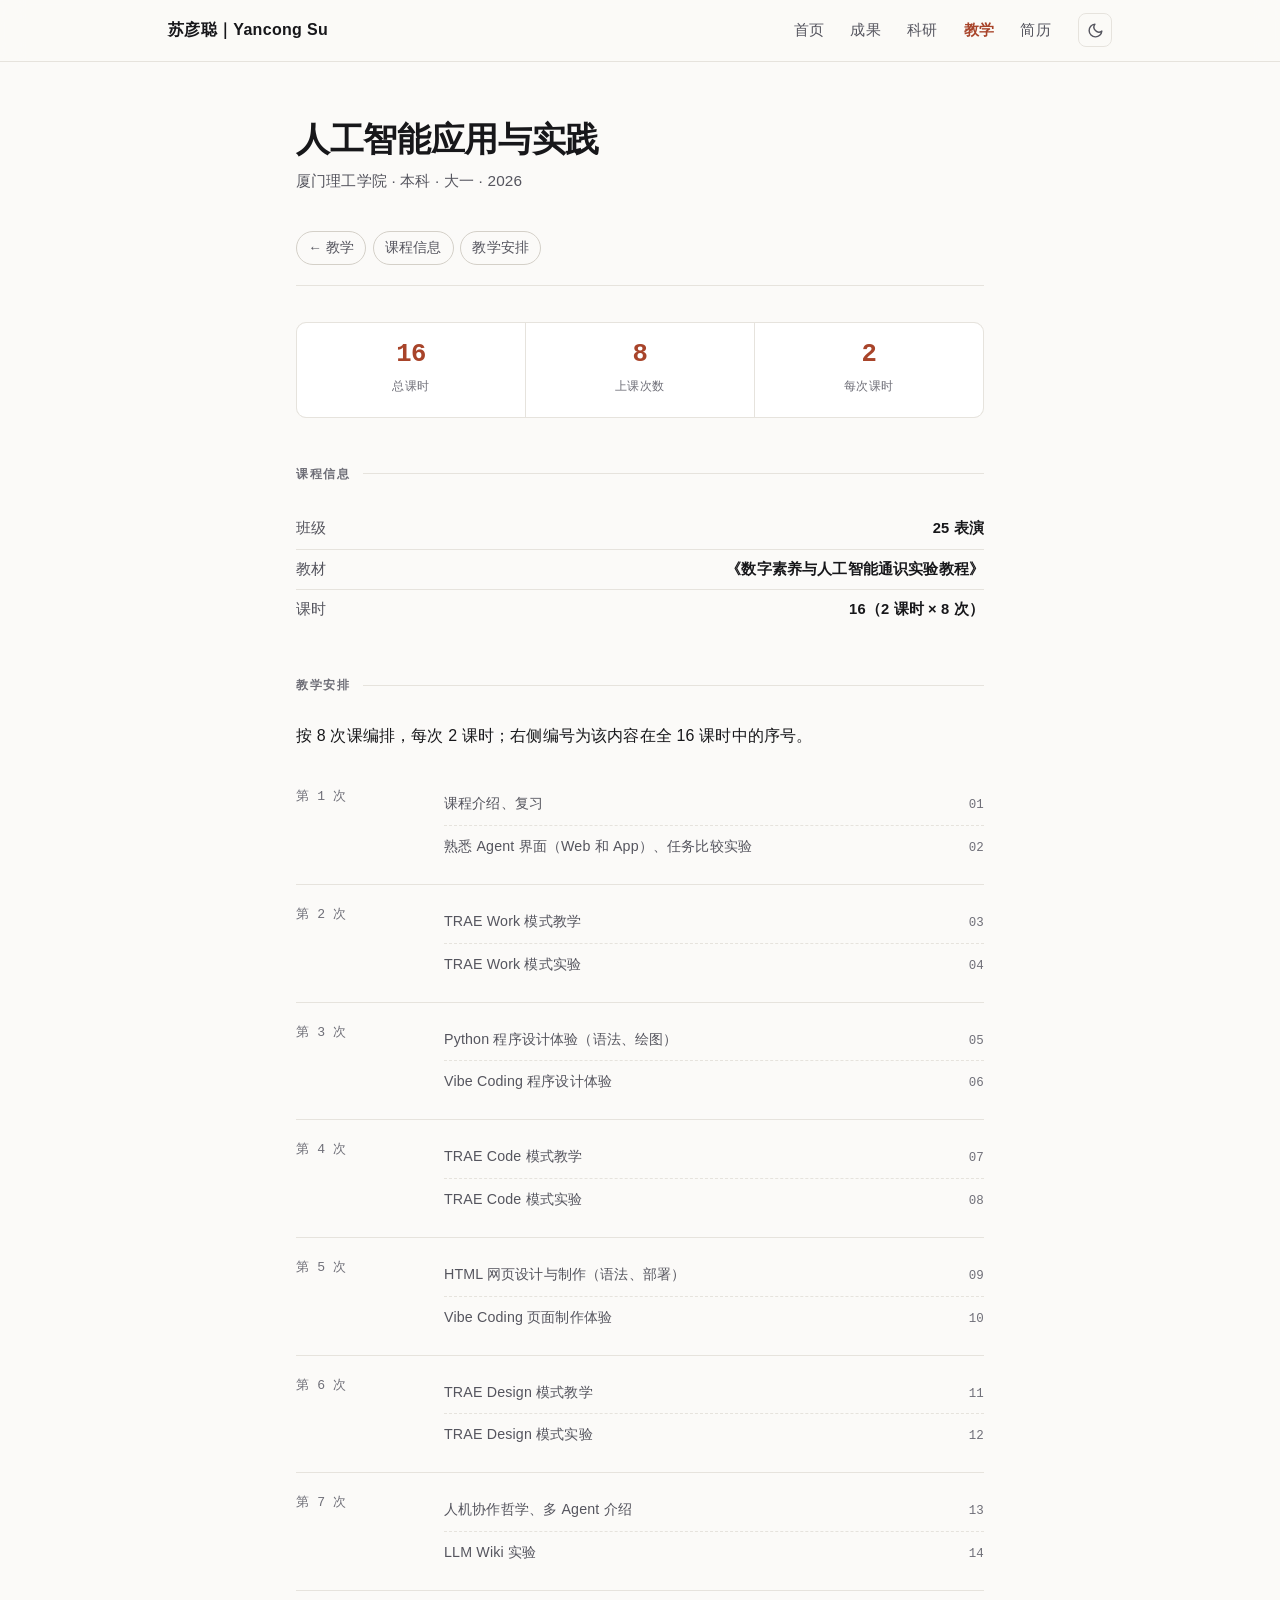
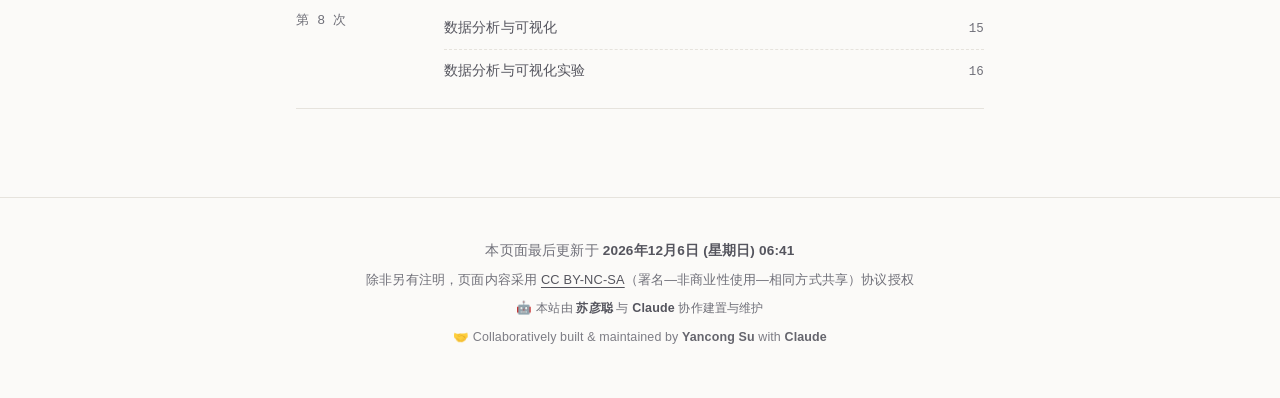
==== course-ai-practice.html @ d15d7595 "新增《人工智能应用与实践》课程页，教学页两处课程链接改版 课程页 course-ai-practice.html 内容取自 Obsidian 的课程笔记：班级、教材、 课时，以及 16 课时按「2 课" ====
<!DOCTYPE html>
<html lang="zh-CN">
<head>
<meta charset="UTF-8">
<meta name="viewport" content="width=device-width, initial-scale=1">
<title>人工智能应用与实践 · 苏彦聪｜Yancong Su</title>
<meta name="description" content="《人工智能应用与实践》课程站点：课程信息与 16 课时教学安排。厦门理工学院，苏彦聪主讲。">
<meta name="author" content="苏彦聪｜Yancong Su">
<meta property="og:type" content="article">
<meta property="og:title" content="人工智能应用与实践 · 苏彦聪｜Yancong Su">
<meta property="og:description" content="《人工智能应用与实践》课程站点：课程信息与 16 课时教学安排。厦门理工学院，苏彦聪主讲。">
<meta property="og:url" content="http://suyancong.gitlink.net/course-ai-practice.html">
<link rel="icon" href="assets/img/favicon.png">
<link rel="apple-touch-icon" href="assets/img/apple-touch-icon.png">
<!-- 首帧就套用已保存的主题，避免深色模式下白屏闪一下 -->
<script>(function(){try{var t=localStorage.getItem('theme');if(t)document.documentElement.setAttribute('data-theme',t);}catch(e){}})();</script>
<link rel="stylesheet" href="assets/css/main.css?v=20260825c">
</head>
<body>
<a class="skip-link" href="#main">跳到主要内容</a>
<header class="site-header">
  <nav class="nav" aria-label="主导航">
    <a class="nav__brand" href="index.html">苏彦聪｜Yancong Su</a>
    <ul class="nav__links">
      <li><a href="index.html">首页</a></li>
      <li><a href="publications.html">成果</a></li>
      <li><a href="research.html">科研</a></li>
      <!-- 课程页归属于「教学」，手工标注当前项；main.js 只会加、不会去掉这个属性 -->
      <li><a href="teaching.html" aria-current="page">教学</a></li>
      <li><a href="cv.html">简历</a></li>
    </ul>
    <button class="theme-toggle" type="button" aria-label="切换到深色模式">
      <svg class="icon-moon" viewBox="0 0 24 24" fill="none" stroke="currentColor" stroke-width="2" stroke-linecap="round" stroke-linejoin="round" aria-hidden="true"><path d="M21 12.79A9 9 0 1 1 11.21 3 7 7 0 0 0 21 12.79z"/></svg>
      <svg class="icon-sun" viewBox="0 0 24 24" fill="none" stroke="currentColor" stroke-width="2" stroke-linecap="round" stroke-linejoin="round" aria-hidden="true"><circle cx="12" cy="12" r="4"/><path d="M12 2v2M12 20v2M4.93 4.93l1.41 1.41M17.66 17.66l1.41 1.41M2 12h2M20 12h2M6.34 17.66l-1.41 1.41M19.07 4.93l-1.41 1.41"/></svg>
    </button>
  </nav>
</header>
<main id="main">
  <section>
    <div class="wrap">

      <div class="page-head">
        <h1>人工智能应用与实践</h1>
        <p>厦门理工学院 · 本科 · 大一 · 2026</p>
      </div>

      <nav class="toc" aria-label="页内导航">
        <a href="teaching.html">← 教学</a>
        <a href="#info">课程信息</a>
        <a href="#schedule">教学安排</a>
      </nav>

      <div class="stats">
        <div><b>16</b><span>总课时</span></div>
        <div><b>8</b><span>上课次数</span></div>
        <div><b>2</b><span>每次课时</span></div>
      </div>

      <!-- ============ 课程信息 ============ -->
      <h2 class="section-title" id="info">课程信息</h2>
      <ul class="roles">
        <li><span class="org">班级</span><span class="post">25 表演</span></li>
        <li><span class="org">教材</span><span class="post">《数字素养与人工智能通识实验教程》</span></li>
        <li><span class="org">课时</span><span class="post">16（2 课时 × 8 次）</span></li>
      </ul>

      <!-- ============ 教学安排 ============ -->
      <h2 class="section-title" id="schedule">教学安排</h2>
      <p>按 8 次课编排，每次 2 课时；右侧编号为该内容在全 16 课时中的序号。</p>

      <ul class="timeline">
        <li>
          <div class="timeline__when">第 1 次</div>
          <div class="timeline__what">
            <ul class="courses">
              <li><span>课程介绍、复习</span><span class="years">01</span></li>
              <li><span>熟悉 Agent 界面（Web 和 App）、任务比较实验</span><span class="years">02</span></li>
            </ul>
          </div>
        </li>
        <li>
          <div class="timeline__when">第 2 次</div>
          <div class="timeline__what">
            <ul class="courses">
              <li><span>TRAE Work 模式教学</span><span class="years">03</span></li>
              <li><span>TRAE Work 模式实验</span><span class="years">04</span></li>
            </ul>
          </div>
        </li>
        <li>
          <div class="timeline__when">第 3 次</div>
          <div class="timeline__what">
            <ul class="courses">
              <li><span>Python 程序设计体验（语法、绘图）</span><span class="years">05</span></li>
              <li><span>Vibe Coding 程序设计体验</span><span class="years">06</span></li>
            </ul>
          </div>
        </li>
        <li>
          <div class="timeline__when">第 4 次</div>
          <div class="timeline__what">
            <ul class="courses">
              <li><span>TRAE Code 模式教学</span><span class="years">07</span></li>
              <li><span>TRAE Code 模式实验</span><span class="years">08</span></li>
            </ul>
          </div>
        </li>
        <li>
          <div class="timeline__when">第 5 次</div>
          <div class="timeline__what">
            <ul class="courses">
              <li><span>HTML 网页设计与制作（语法、部署）</span><span class="years">09</span></li>
              <li><span>Vibe Coding 页面制作体验</span><span class="years">10</span></li>
            </ul>
          </div>
        </li>
        <li>
          <div class="timeline__when">第 6 次</div>
          <div class="timeline__what">
            <ul class="courses">
              <li><span>TRAE Design 模式教学</span><span class="years">11</span></li>
              <li><span>TRAE Design 模式实验</span><span class="years">12</span></li>
            </ul>
          </div>
        </li>
        <li>
          <div class="timeline__when">第 7 次</div>
          <div class="timeline__what">
            <ul class="courses">
              <li><span>人机协作哲学、多 Agent 介绍</span><span class="years">13</span></li>
              <li><span>LLM Wiki 实验</span><span class="years">14</span></li>
            </ul>
          </div>
        </li>
        <li>
          <div class="timeline__when">第 8 次</div>
          <div class="timeline__what">
            <ul class="courses">
              <li><span>数据分析与可视化</span><span class="years">15</span></li>
              <li><span>数据分析与可视化实验</span><span class="years">16</span></li>
            </ul>
          </div>
        </li>
      </ul>

    </div>
  </section>
</main>
<footer class="site-footer">
  <div class="wrap">
    <!-- 更新时间由 main.js 从 HTTP Last-Modified 填入；没有脚本时整行不显示，避免给出过期日期 -->
    <p class="site-footer__updated" hidden>本页面最后更新于 <time id="site-updated"></time></p>
    <p class="site-footer__license">除非另有注明，页面内容采用 <a href="https://creativecommons.org/licenses/by-nc-sa/4.0/deed.zh-hans" rel="license noopener">CC BY-NC-SA</a>（署名—非商业性使用—相同方式共享）协议授权</p>
    <p class="site-footer__credit">🤖 本站由 <a href="index.html"><strong>苏彦聪</strong></a> 与 <strong>Claude</strong> 协作建置与维护</p>
    <p class="site-footer__credit" lang="en">🤝 Collaboratively built &amp; maintained by <a href="index.html"><strong>Yancong Su</strong></a> with <strong>Claude</strong></p>
  </div>
</footer>

<script src="assets/js/main.js?v=20260825c"></script>
</body>
</html>
---- assets/css/main.css ----
/* ==========================================================================
   酥小葱 · 个人主页
   纯静态样式表，无构建、无外部依赖。
   字体全部走系统栈（国内网络下不加载 Google Fonts）。
   ========================================================================== */

/* --------------------------------------------------------------------------
   1. 设计令牌
   -------------------------------------------------------------------------- */
:root {
  --font-sans: -apple-system, BlinkMacSystemFont, "Segoe UI", "PingFang SC",
    "Hiragino Sans GB", "Microsoft YaHei", "Source Han Sans SC",
    "Noto Sans CJK SC", sans-serif;
  --font-serif: "Songti SC", "Source Han Serif SC", "Noto Serif CJK SC",
    Georgia, "Times New Roman", serif;
  --font-mono: "SF Mono", SFMono-Regular, Menlo, Consolas,
    "Liberation Mono", monospace;

  --bg:          #fbfaf8;
  --bg-elev:     #ffffff;
  --bg-sunken:   #f4f2ee;
  --text:        #17171a;
  --text-2:      #55555e;
  --text-3:      #6f6f78;
  --border:      #e6e3dd;
  --border-firm: #d4d0c8;
  --accent:      #a8442a;
  --on-accent:   #ffffff;
  --accent-hov:  #8a3620;
  --accent-soft: rgba(168, 68, 42, 0.07);
  --shadow:      0 1px 2px rgba(23, 23, 26, 0.04),
                 0 4px 16px rgba(23, 23, 26, 0.05);

  --measure:  46rem;   /* 正文阅读宽度 */
  --wide:     62rem;   /* 卡片区宽度 */
  --gutter:   1.5rem;
  --radius:   10px;
}

@media (prefers-color-scheme: dark) {
  :root:not([data-theme="light"]) {
    --bg:          #121214;
    --bg-elev:     #1a1a1e;
    --bg-sunken:   #0d0d0f;
    --text:        #ececef;
    --text-2:      #a8a8b0;
    --text-3:      #8f8f99;
    --border:      #2c2c32;
    --border-firm: #3c3c44;
    --accent:      #e0836a;
    --on-accent:   #121214;
    --accent-hov:  #f0a189;
    --accent-soft: rgba(224, 131, 106, 0.11);
    --shadow:      0 1px 2px rgba(0, 0, 0, 0.3),
                   0 4px 16px rgba(0, 0, 0, 0.24);
  }
}

:root[data-theme="dark"] {
  --bg:          #121214;
  --bg-elev:     #1a1a1e;
  --bg-sunken:   #0d0d0f;
  --text:        #ececef;
  --text-2:      #a8a8b0;
  --text-3:      #8f8f99;
  --border:      #2c2c32;
  --border-firm: #3c3c44;
  --accent:      #e0836a;
  --on-accent:   #121214;
  --accent-hov:  #f0a189;
  --accent-soft: rgba(224, 131, 106, 0.11);
  --shadow:      0 1px 2px rgba(0, 0, 0, 0.3),
                 0 4px 16px rgba(0, 0, 0, 0.24);
}

/* --------------------------------------------------------------------------
   2. 基础重置与排版
   -------------------------------------------------------------------------- */
*, *::before, *::after { box-sizing: border-box; }

html {
  -webkit-text-size-adjust: 100%;
  scroll-behavior: smooth;
  scroll-padding-top: 5rem;
}

@media (prefers-reduced-motion: reduce) {
  html { scroll-behavior: auto; }
  *, *::before, *::after {
    animation-duration: 0.01ms !important;
    transition-duration: 0.01ms !important;
  }
}

body {
  margin: 0;
  background: var(--bg);
  color: var(--text);
  font-family: var(--font-sans);
  font-size: 16px;
  line-height: 1.75;
  letter-spacing: 0.01em;
  -webkit-font-smoothing: antialiased;
  -moz-osx-font-smoothing: grayscale;
  text-rendering: optimizeLegibility;
}

h1, h2, h3, h4 {
  margin: 0;
  line-height: 1.3;
  font-weight: 650;
  letter-spacing: -0.01em;
}

p { margin: 0 0 1.1em; }
p:last-child { margin-bottom: 0; }

a {
  color: var(--accent);
  text-decoration: none;
  text-underline-offset: 0.2em;
  transition: color 0.15s ease;
}
a:hover { color: var(--accent-hov); text-decoration: underline; }

:focus-visible {
  outline: 2px solid var(--accent);
  outline-offset: 3px;
  border-radius: 3px;
}

img { max-width: 100%; height: auto; display: block; }

code, kbd {
  font-family: var(--font-mono);
  font-size: 0.88em;
  background: var(--bg-sunken);
  border: 1px solid var(--border);
  border-radius: 4px;
  padding: 0.1em 0.36em;
}

hr {
  border: 0;
  border-top: 1px solid var(--border);
  margin: 3rem 0;
}

::selection { background: var(--accent-soft); }

/* 跳转到主内容（键盘 / 读屏用户） */
.skip-link {
  position: absolute;
  left: -9999px;
  top: 0;
  z-index: 100;
  background: var(--accent);
  color: var(--on-accent);
  padding: 0.6rem 1rem;
  border-radius: 0 0 var(--radius) 0;
}
.skip-link:focus { left: 0; }

/* --------------------------------------------------------------------------
   3. 布局容器
   -------------------------------------------------------------------------- */
.wrap {
  width: 100%;
  max-width: var(--measure);
  margin-inline: auto;
  padding-inline: var(--gutter);
}
.wrap--wide { max-width: var(--wide); }

section { padding-block: 3.5rem; }
section + section { border-top: 1px solid var(--border); }

.section-title {
  font-size: 0.78rem;
  font-weight: 700;
  letter-spacing: 0.14em;
  text-transform: uppercase;
  color: var(--text-3);
  /* 跟在上一段内容后面时需要留出呼吸；作为容器首个元素或紧随页内目录时不需要 */
  margin: 3rem 0 1.75rem;
  display: flex;
  align-items: center;
  gap: 0.75rem;
}
.section-title:first-child,
.toc + .section-title { margin-top: 0; }
.section-title::after {
  content: "";
  flex: 1;
  height: 1px;
  background: var(--border);
}

/* --------------------------------------------------------------------------
   4. 顶部导航
   -------------------------------------------------------------------------- */
.site-header {
  position: sticky;
  top: 0;
  z-index: 50;
  background: color-mix(in srgb, var(--bg) 88%, transparent);
  backdrop-filter: saturate(180%) blur(12px);
  -webkit-backdrop-filter: saturate(180%) blur(12px);
  border-bottom: 1px solid var(--border);
}

/* 不支持 color-mix 的浏览器退回不透明底色 */
@supports not (background: color-mix(in srgb, red 50%, transparent)) {
  .site-header { background: var(--bg); }
}

.nav {
  max-width: var(--wide);
  margin-inline: auto;
  padding: 0.75rem var(--gutter);
  display: flex;
  align-items: center;
  gap: 1rem;
}

.nav__brand {
  font-weight: 700;
  font-size: 1rem;
  color: var(--text);
  letter-spacing: 0.02em;
  white-space: nowrap;
}
.nav__brand:hover { color: var(--accent); text-decoration: none; }

.nav__links {
  display: flex;
  gap: 0.25rem;
  margin: 0 0 0 auto;
  padding: 0;
  list-style: none;
  align-items: center;
}

.nav__links a {
  display: block;
  padding: 0.35rem 0.7rem;
  border-radius: 6px;
  font-size: 0.92rem;
  color: var(--text-2);
  white-space: nowrap;
}
.nav__links a:hover {
  background: var(--bg-sunken);
  color: var(--text);
  text-decoration: none;
}
.nav__links a[aria-current="page"] {
  color: var(--accent);
  font-weight: 600;
}

.theme-toggle {
  flex: none;
  width: 34px;
  height: 34px;
  display: grid;
  place-items: center;
  border: 1px solid var(--border);
  border-radius: 8px;
  background: transparent;
  color: var(--text-2);
  cursor: pointer;
  padding: 0;
  transition: background 0.15s ease, color 0.15s ease;
}
.theme-toggle:hover { background: var(--bg-sunken); color: var(--text); }
.theme-toggle svg { width: 17px; height: 17px; }
.theme-toggle .icon-sun  { display: none; }
:root[data-theme="dark"] .theme-toggle .icon-sun  { display: block; }
:root[data-theme="dark"] .theme-toggle .icon-moon { display: none; }
@media (prefers-color-scheme: dark) {
  :root:not([data-theme="light"]) .theme-toggle .icon-sun  { display: block; }
  :root:not([data-theme="light"]) .theme-toggle .icon-moon { display: none; }
}

@media (max-width: 34rem) {
  .nav { flex-wrap: wrap; row-gap: 0.4rem; }
  .theme-toggle { margin-left: auto; }

  /* 窄屏下导航改为单行横向滚动，条目不换行也不压缩 */
  .nav__links {
    width: 100%;
    order: 3;
    margin-left: -0.7rem;
    flex-wrap: nowrap;
    overflow-x: auto;
    scrollbar-width: none;
    -webkit-overflow-scrolling: touch;
  }
  .nav__links::-webkit-scrollbar { display: none; }
  .nav__links > li { flex: none; }
}

/* --------------------------------------------------------------------------
   5. Hero
   -------------------------------------------------------------------------- */
.hero { padding-block: 4.5rem 3.5rem; }

/* 栅格区域布局：桌面端头像在右侧跨两行；窄屏时头像仍与姓名并排，
   简介／信息／按钮整行落到下面，而不是被挤成一列后掉到最底部 */
.hero__grid {
  display: grid;
  grid-template-columns: 1fr auto;
  grid-template-areas:
    "head   avatar"
    "hobby  avatar"
    "body   avatar";
  column-gap: 2.5rem;
  row-gap: 0;
  align-items: start;
}
.hero__head   { grid-area: head; }
.hero__avatar { grid-area: avatar; }
.hero__hobby  { grid-area: hobby; }
.hero__body   { grid-area: body; }

.hero__name {
  font-size: clamp(2rem, 5vw, 2.75rem);
  font-weight: 700;
  letter-spacing: -0.02em;
  margin-bottom: 0.15rem;
}

.hero__hobby {
  font-size: 1rem;
  letter-spacing: 0.06em;
  line-height: 1.8;
  margin-bottom: 1.1rem;
}

.hero__tagline {
  font-size: 1.1rem;
  color: var(--text-2);
  max-width: 34rem;
  margin-bottom: 1.5rem;
}

.hero__affil {
  list-style: none;
  margin: 0 0 1.75rem;
  padding: 0;
  display: flex;
  flex-direction: column;
  gap: 0.4rem;
  font-size: 0.94rem;
  color: var(--text-2);
}
.hero__affil li { display: flex; gap: 0.6rem; align-items: baseline; }
.hero__affil .label {
  flex: none;
  width: 4.5em;
  color: var(--text-3);
  font-size: 0.85rem;
}

.hero__avatar {
  width: 156px;
  height: 156px;
  border-radius: 50%;
  object-fit: cover;
  border: 1px solid var(--border);
  /* 图片背景已烘成浅色主题的 --bg，浅色下与页面无缝衔接 */
  background: var(--bg);
}

@media (max-width: 40rem) {
  /* 上内边距收紧，让头像贴近导航下方的分割线 */
  .hero { padding-block: 1.25rem 2.5rem; }
  /* 兴趣行改为独占一行，落在头像／姓名之下、简介之上 */
  .hero__grid {
    grid-template-areas:
      "head  avatar"
      "hobby hobby"
      "body  body";
    column-gap: 1.25rem;
  }
  /* 头像顶部对齐、姓名底部对齐 —— 头像在右上、姓名在左下，两者底边齐平 */
  .hero__avatar { align-self: start; width: 104px; height: 104px; }
  .hero__head { align-self: end; }
  /* 姓名缩一档，保证「苏彦聪｜Yancong Su」在头像旁边不折行 */
  .hero__name { font-size: clamp(1.25rem, 5.6vw, 1.6rem); }
  .hero__hobby { margin: 1rem 0 0; font-size: 0.95rem; }
  .hero__body { margin-top: 1.35rem; }
}

/* --------------------------------------------------------------------------
   6. 按钮 / 徽标
   -------------------------------------------------------------------------- */
.btn-row { display: flex; flex-wrap: wrap; gap: 0.6rem; }

.btn {
  display: inline-flex;
  align-items: center;
  gap: 0.4rem;
  padding: 0.45rem 0.95rem;
  border: 1px solid var(--border-firm);
  border-radius: 7px;
  background: var(--bg-elev);
  color: var(--text-2);
  font-size: 0.9rem;
  font-weight: 500;
  transition: all 0.15s ease;
}
.btn:hover {
  border-color: var(--accent);
  color: var(--accent);
  text-decoration: none;
  transform: translateY(-1px);
}
.btn svg { width: 15px; height: 15px; flex: none; }

.btn--primary {
  background: var(--accent);
  border-color: var(--accent);
  color: var(--on-accent);
}
.btn--primary:hover {
  background: var(--accent-hov);
  border-color: var(--accent-hov);
  color: var(--on-accent);
}

.tag {
  display: inline-block;
  padding: 0.12rem 0.5rem;
  border-radius: 4px;
  background: var(--accent-soft);
  color: var(--accent);
  font-size: 0.75rem;
  font-weight: 600;
  letter-spacing: 0.02em;
  white-space: nowrap;
}
.tag--muted {
  background: var(--bg-sunken);
  color: var(--text-3);
  border: 1px solid var(--border);
}

/* --------------------------------------------------------------------------
   7. 卡片网格（研究方向 / 项目）
   -------------------------------------------------------------------------- */
.cards {
  display: grid;
  grid-template-columns: repeat(auto-fit, minmax(15rem, 1fr));
  gap: 1rem;
}

/* 固定两列（研究方向：两行两列），窄屏退回单列 */
.cards--2 { grid-template-columns: repeat(2, minmax(0, 1fr)); }
@media (max-width: 44rem) {
  .cards--2 { grid-template-columns: 1fr; }
}

.card {
  padding: 1.35rem;
  border: 1px solid var(--border);
  border-radius: var(--radius);
  background: var(--bg-elev);
  /* 弹性列 + 标签行 margin-top:auto，同一行内文字长短不一时标签仍贴底对齐 */
  display: flex;
  flex-direction: column;
  transition: border-color 0.15s ease, transform 0.15s ease,
    box-shadow 0.15s ease;
}
a.card:hover {
  border-color: var(--accent);
  transform: translateY(-2px);
  box-shadow: var(--shadow);
  text-decoration: none;
}

.card__title {
  font-size: 1rem;
  font-weight: 650;
  color: var(--text);
  margin-bottom: 0.5rem;
  display: flex;
  align-items: center;
  gap: 0.5rem;
}

.card__body {
  font-size: 0.9rem;
  color: var(--text-2);
  line-height: 1.7;
}

.card__meta {
  margin-top: auto;
  padding-top: 0.75rem;
  border-top: 1px solid var(--border);
  display: flex;
  flex-wrap: wrap;
  gap: 0.5rem;
  align-items: center;
  font-size: 0.8rem;
  color: var(--text-3);
}

.card__num {
  font-family: var(--font-mono);
  font-size: 0.72rem;
  color: var(--accent);
  letter-spacing: 0.08em;
}

.pub-list { list-style: none; margin: 0; padding: 0; }

/* 微信二维码浮层：按钮开合，点任意处关闭 */
.qr-overlay {
  position: fixed;
  inset: 0;
  z-index: 80;
  display: grid;
  place-items: center;
  padding: var(--gutter);
  background: rgba(23, 23, 26, 0.55);
  -webkit-backdrop-filter: blur(3px);
  backdrop-filter: blur(3px);
  cursor: pointer;
}
.qr-overlay[hidden] { display: none; }

.qr-card {
  margin: 0;
  padding: 1.1rem 1.1rem 0.9rem;
  background: var(--bg-elev);
  border: 1px solid var(--border);
  border-radius: var(--radius);
  box-shadow: 0 12px 40px rgba(0, 0, 0, 0.28);
  text-align: center;
}
.qr-card img {
  width: 220px;
  height: 220px;
  display: block;
  border-radius: 4px;
  user-select: none;
}
.qr-card figcaption {
  margin-top: 0.7rem;
  font-size: 0.82rem;
  color: var(--text-3);
}

@media (prefers-reduced-motion: no-preference) {
  .qr-overlay:not([hidden]) .qr-card { animation: qr-in 0.16s ease-out; }
  @keyframes qr-in {
    from { opacity: 0; transform: scale(0.96); }
    to   { opacity: 1; transform: scale(1); }
  }
}

/* --------------------------------------------------------------------------
   8. 论文条目
   -------------------------------------------------------------------------- */
.pub {
  padding: 1.1rem 0;
  border-top: 1px solid var(--border);
  display: grid;
  grid-template-columns: 3.5rem 1fr;
  gap: 1rem;
}
.pub:first-child { border-top: 0; }
.pub:last-child { border-bottom: 1px solid var(--border); }

.pub__type {
  font-family: var(--font-mono);
  font-size: 0.68rem;
  font-weight: 600;
  letter-spacing: 0.06em;
  color: var(--text-3);
  text-transform: uppercase;
  padding-top: 0.35rem;
}

.pub__title {
  font-size: 1rem;
  font-weight: 600;
  color: var(--text);
  margin-bottom: 0.3rem;
  line-height: 1.5;
}

.pub__authors {
  font-size: 0.88rem;
  color: var(--text-2);
  margin-bottom: 0.2rem;
}
.pub__authors .me { color: var(--text); font-weight: 650; }

.pub__venue {
  font-family: var(--font-serif);
  font-style: italic;
  font-size: 0.88rem;
  color: var(--text-2);
  margin-bottom: 0.6rem;
}

.pub__links { display: flex; flex-wrap: wrap; gap: 0.4rem; }

.pub__links a {
  font-size: 0.78rem;
  font-weight: 500;
  padding: 0.12rem 0.5rem;
  border: 1px solid var(--border-firm);
  border-radius: 4px;
  color: var(--text-2);
}
.pub__links a:hover {
  border-color: var(--accent);
  color: var(--accent);
  text-decoration: none;
}

@media (max-width: 34rem) {
  .pub { grid-template-columns: 1fr; gap: 0.35rem; }
  .pub__type { padding-top: 0; }
}

/* --------------------------------------------------------------------------
   9. 时间线（简历 / 动态）
   -------------------------------------------------------------------------- */
.timeline { list-style: none; margin: 0; padding: 0; }

.timeline > li {
  display: grid;
  grid-template-columns: 8rem 1fr;
  gap: 1.25rem;
  padding: 1rem 0;
  border-top: 1px solid var(--border);
}
.timeline > li:first-child { border-top: 0; }
.timeline > li:last-child { border-bottom: 1px solid var(--border); }

.timeline__when {
  font-family: var(--font-mono);
  font-size: 0.82rem;
  color: var(--text-3);
  padding-top: 0.2rem;
  white-space: nowrap;
}

.timeline__what strong {
  display: block;
  font-size: 0.98rem;
  font-weight: 620;
  color: var(--text);
  margin-bottom: 0.15rem;
}

.timeline__what span {
  font-size: 0.89rem;
  color: var(--text-2);
}

@media (max-width: 34rem) {
  .timeline > li { grid-template-columns: 1fr; gap: 0.3rem; }
  .timeline__when { padding-top: 0; }
}

/* --------------------------------------------------------------------------
   10. 页脚
   -------------------------------------------------------------------------- */
.site-footer {
  border-top: 1px solid var(--border);
  padding-block: 2.5rem 3rem;
  margin-top: 2rem;
  font-size: 0.85rem;
  color: var(--text-3);
}
.site-footer .wrap {
  max-width: var(--wide);
  text-align: center;
}
.site-footer p { margin: 0; line-height: 1.9; }
.site-footer p + p { margin-top: 0.3rem; }

.site-footer__updated time { color: var(--text-2); font-weight: 650; }

.site-footer__license { font-size: 0.8rem; }
.site-footer__license a { color: var(--text-2); text-decoration: underline; }
.site-footer__license a:hover { color: var(--accent); }

/* 协作署名：中英两行，比上方再轻一档；人名加粗并提亮一档以便识别 */
.site-footer__credit {
  font-size: 0.78rem;
  color: var(--text-3);
}
.site-footer__credit strong { font-weight: 650; color: var(--text-2); }
.site-footer__credit a { color: inherit; text-decoration: none; }
.site-footer__credit a:hover strong { color: var(--accent); }
.site-footer__credit a:hover { text-decoration: underline; }
.site-footer__credit[lang="en"] {
  letter-spacing: 0.01em;
  opacity: 0.9;
}
.site-footer__credit:first-of-type { margin-top: 0.75rem; }

/* --------------------------------------------------------------------------
   11. 数字概览
   -------------------------------------------------------------------------- */
.stats {
  display: grid;
  grid-template-columns: repeat(auto-fit, minmax(8rem, 1fr));
  gap: 1px;
  background: var(--border);
  border: 1px solid var(--border);
  border-radius: var(--radius);
  overflow: hidden;
  margin-top: 2rem;
}
.stats > div {
  background: var(--bg-elev);
  padding: 1.1rem 1rem;
  text-align: center;
}
.stats b {
  display: block;
  font-family: var(--font-mono);
  font-size: 1.6rem;
  font-weight: 700;
  color: var(--accent);
  line-height: 1.2;
  letter-spacing: -0.02em;
}
.stats span {
  font-size: 0.78rem;
  color: var(--text-3);
  letter-spacing: 0.04em;
}

/* --------------------------------------------------------------------------
   12. 编号条目列表（课题 / 竞赛 / 项目）
   -------------------------------------------------------------------------- */
.entries {
  list-style: none;
  margin: 0;
  padding: 0;
  counter-reset: entry;
}

.entries > li {
  counter-increment: entry;
  display: grid;
  grid-template-columns: 2.25rem 1fr;
  gap: 0.9rem;
  padding: 0.85rem 0;
  border-top: 1px solid var(--border);
  font-size: 0.94rem;
}
.entries > li:first-child { border-top: 0; }
.entries > li:last-child { border-bottom: 1px solid var(--border); }

.entries > li::before {
  content: counter(entry);
  font-family: var(--font-mono);
  font-size: 0.75rem;
  color: var(--text-3);
  padding-top: 0.4rem;
  text-align: right;
}

.entry__title {
  color: var(--text);
  font-weight: 550;
  line-height: 1.6;
}

.entry__meta {
  margin-top: 0.2rem;
  font-size: 0.85rem;
  color: var(--text-2);
  display: flex;
  flex-wrap: wrap;
  gap: 0.35rem 0.7rem;
  align-items: baseline;
}
.entry__meta time,
.entry__meta .fund {
  font-family: var(--font-mono);
  font-size: 0.78rem;
  color: var(--text-3);
}

.role {
  display: inline-block;
  padding: 0.05rem 0.42rem;
  border-radius: 3px;
  font-size: 0.72rem;
  font-weight: 700;
  letter-spacing: 0.03em;
  background: var(--accent-soft);
  color: var(--accent);
}
.role--minor {
  background: var(--bg-sunken);
  color: var(--text-3);
  border: 1px solid var(--border);
  font-weight: 500;
}

@media (max-width: 34rem) {
  .entries > li { grid-template-columns: 1.5rem 1fr; gap: 0.6rem; }
}

/* --------------------------------------------------------------------------
   13. 课程列表
   -------------------------------------------------------------------------- */
.courses { list-style: none; margin: 0; padding: 0; }
.courses > li {
  padding: 0.5rem 0;
  border-top: 1px dashed var(--border);
  font-size: 0.94rem;
  display: flex;
  flex-wrap: wrap;
  gap: 0.5rem;
  align-items: baseline;
}
.courses > li:first-child { border-top: 0; }
.courses .years {
  font-family: var(--font-mono);
  font-size: 0.78rem;
  color: var(--text-3);
  margin-left: auto;
  white-space: nowrap;
}
.courses .current { font-weight: 650; color: var(--text); }

.subhead {
  font-size: 0.95rem;
  font-weight: 650;
  color: var(--text);
  margin: 2rem 0 0.6rem;
  padding-bottom: 0.3rem;
  border-bottom: 2px solid var(--accent-soft);
}
/* 紧跟在章节标题下的三级标题不再另加上边距，间距统一交给章节标题的 margin-bottom */
.subhead:first-of-type,
.section-title + .subhead { margin-top: 0; }

/* --------------------------------------------------------------------------
   14. 简历式紧凑列表
   -------------------------------------------------------------------------- */
.roles { list-style: none; margin: 0; padding: 0; }
.roles > li {
  padding: 0.42rem 0;
  border-top: 1px solid var(--border);
  font-size: 0.92rem;
  display: flex;
  flex-wrap: wrap;
  gap: 0.4rem 0.75rem;
  align-items: baseline;
}
.roles > li:first-child { border-top: 0; }
.roles .org { color: var(--text-2); }
.roles .post {
  margin-left: auto;
  font-weight: 620;
  color: var(--text);
  white-space: nowrap;
}

/* 页面级大标题 */
.page-head { margin-bottom: 2.25rem; }
.page-head h1 {
  font-size: clamp(1.7rem, 4vw, 2.1rem);
  margin-bottom: 0.4rem;
}
.page-head p {
  color: var(--text-2);
  font-size: 0.96rem;
  margin: 0;
}

/* 页内锚点导航 */
.toc {
  display: flex;
  flex-wrap: wrap;
  gap: 0.4rem;
  margin-bottom: 2.25rem;
  padding-bottom: 1.25rem;
  border-bottom: 1px solid var(--border);
}
.toc a {
  font-size: 0.85rem;
  padding: 0.25rem 0.7rem;
  border: 1px solid var(--border-firm);
  border-radius: 999px;
  color: var(--text-2);
}
.toc a:hover {
  border-color: var(--accent);
  color: var(--accent);
  text-decoration: none;
}
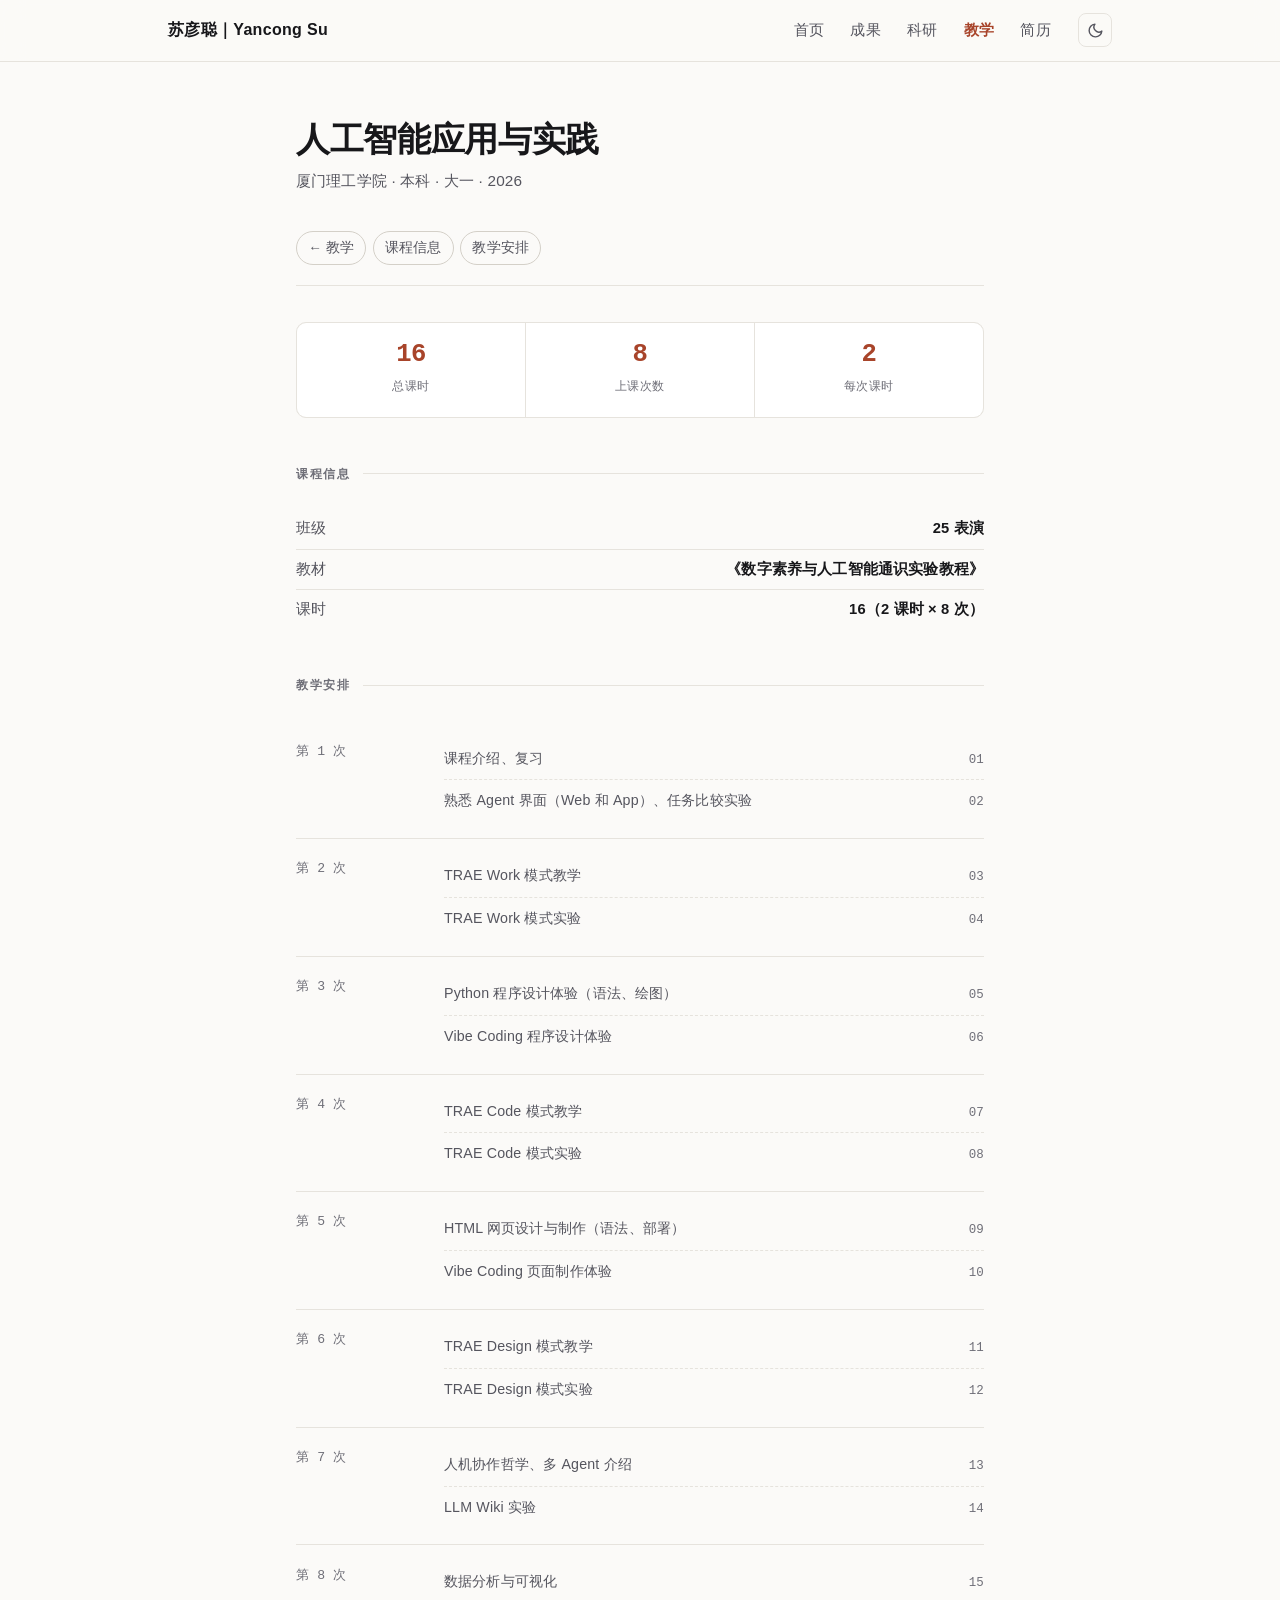
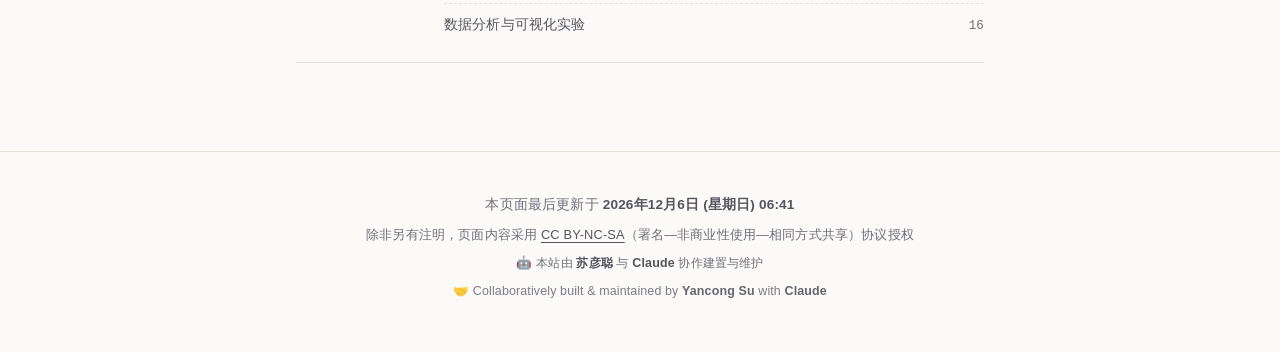
==== commit 1ad8e0ca: "README 补上课程页的约定；课程页去掉教学安排的说明句 README： - 目录树加 course-*.html，说明课程页一门一个、放根目录 - 新增「加一个课程页」小节：为什么必须放根目录（b" ====
--- a/course-ai-practice.html
+++ b/course-ai-practice.html
@@ -66,8 +66,6 @@
 
       <!-- ============ 教学安排 ============ -->
       <h2 class="section-title" id="schedule">教学安排</h2>
-      <p>按 8 次课编排，每次 2 课时；右侧编号为该内容在全 16 课时中的序号。</p>
-
       <ul class="timeline">
         <li>
           <div class="timeline__when">第 1 次</div>
